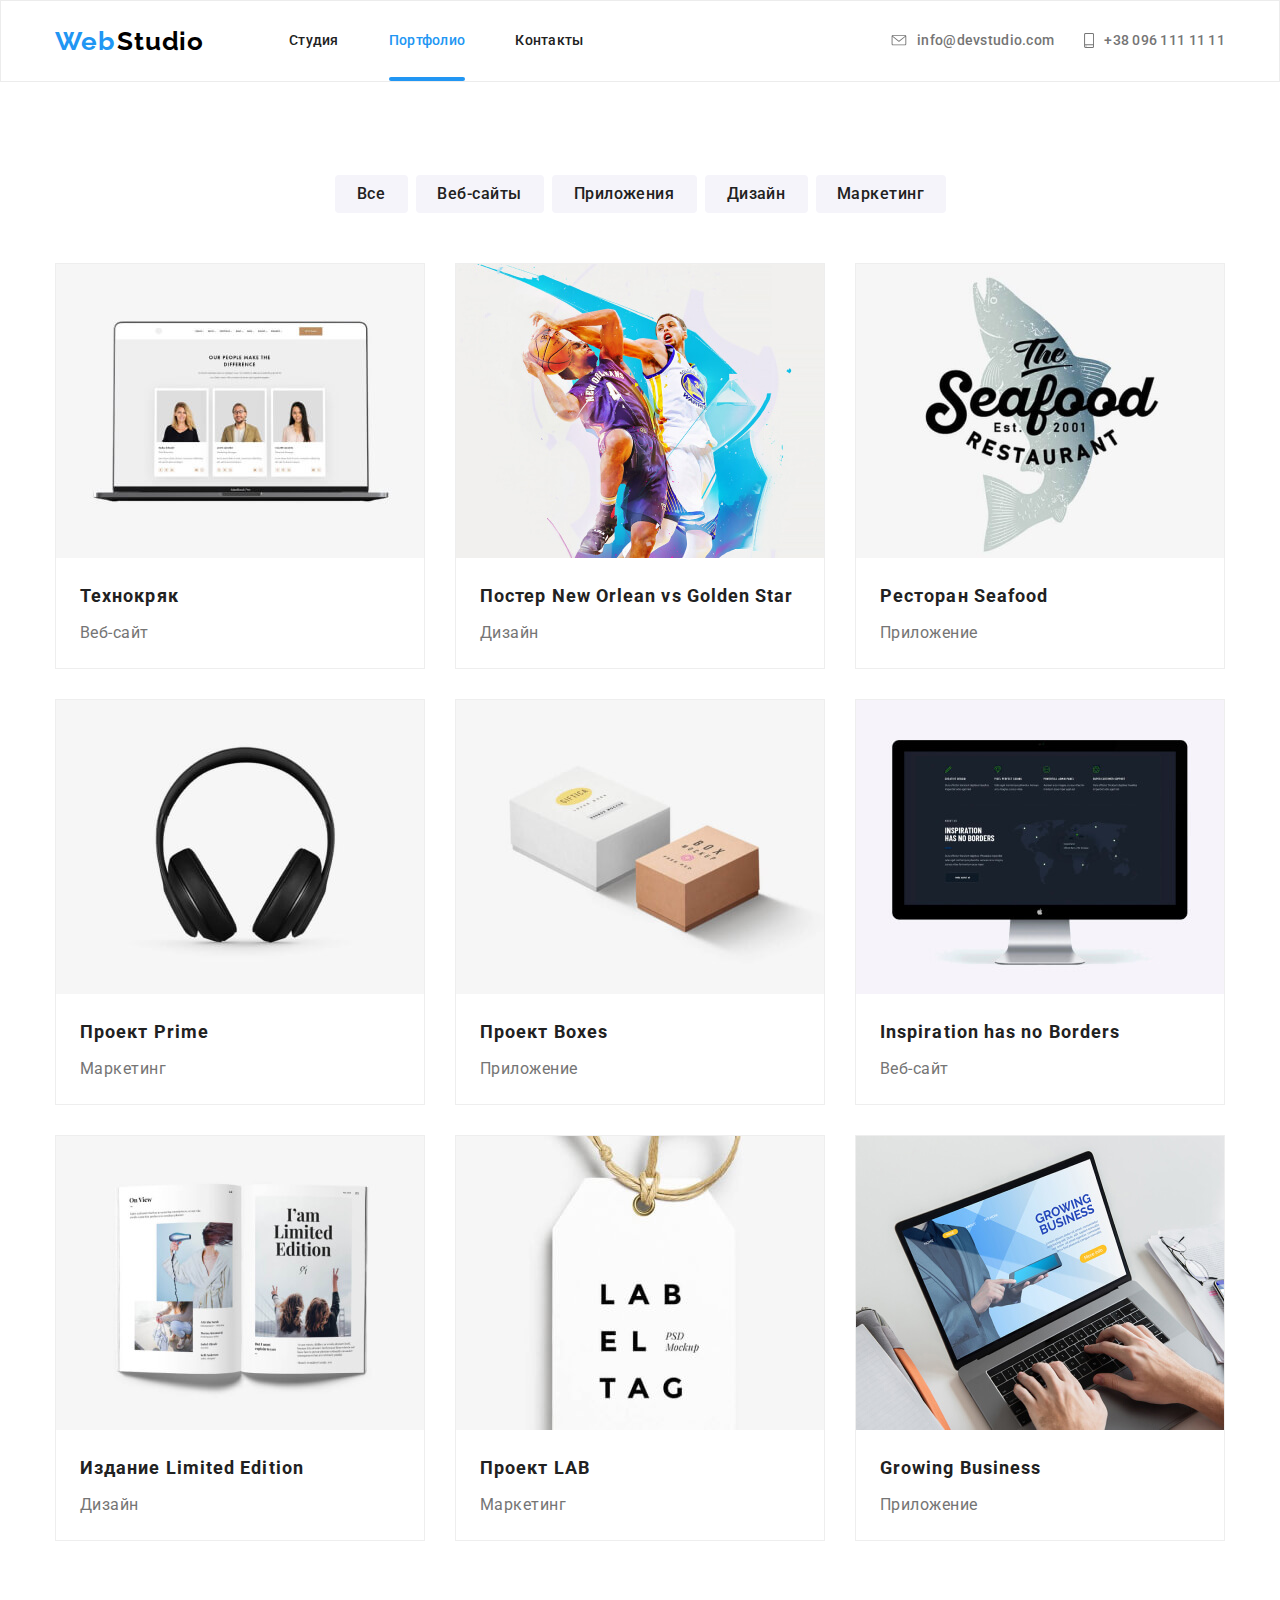
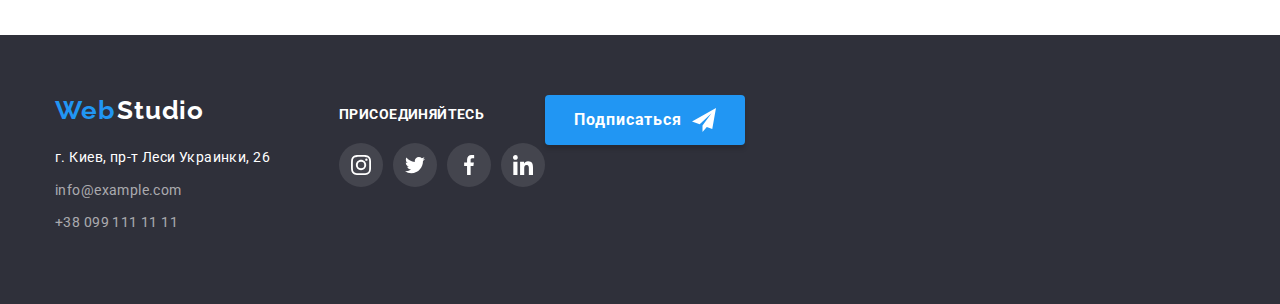
==== portfolio.html @ 6a4997fb "добавляет файлы в репозиторий" ====
<!DOCTYPE html>
<html lang="ru">
  <head>
    <meta charset="UTF-8" />
    <meta name="viewport" content="width=device-width, initial-scale=1.0" />
    <title>Портфолио</title>
    <link
      href="https://fonts.googleapis.com/css2?family=Raleway:wght@700&family=Roboto:wght@400;500;700;900&display=swap"
      rel="stylesheet"
    />
    <link rel="stylesheet" href="./css/normalize.css" />
    <link rel="stylesheet" href="./css/styles.css" />
  </head>
  <body>
    <!-- ХЭДЭР -->
    <header class="header headr">
      <div class="container">
        <nav class="header-nav">
          <div class="logo-nav">
            <a class="logo link" href="./index.html"
              ><span class="web">Web</span>
              <span class="studio">Studio</span></a
            >
          </div>

          <ul class="nav-list list">
            <li class="nav-list-item">
              <a class="nav-list-link link" href="./index.html">Студия</a>
            </li>
            <li class="nav-list-item">
              <a class="nav-list-link link current" href="./portfolio.html"
                >Портфолио</a
              >
            </li>
            <li class="nav-list-item">
              <a class="nav-list-link link" href="">Контакты</a>
            </li>
          </ul>
        </nav>
        <ul class="contact-list list">
          <li class="contact-list-item">
            <a class="contact-list-link link" href="mailto:info@devstudio.com"
              ><svg class="envelope-ic head-ic">
                <use href="./images/sprite.svg#icon-envelope"></use>
              </svg>
              info@devstudio.com</a
            >
          </li>
          <li class="contact-list-item">
            <a class="contact-list-link link" href="tel:+380961111111"
              ><svg class="smartphone-ic head-ic">
                <use href="./images/sprite.svg#icon-smartphone"></use>
              </svg>
              +38 096 111 11 11</a
            >
          </li>
        </ul>
      </div>
    </header>

    <main>
      <!-- ПРИМЕРЫ -->
      <section class="examples">
        <div class="container">
          <h1 hidden>Наши работы</h1>
          <ul class="examples-button-list list">
            <li class="examples-list-item">
              <button class="button-filter butt-1" type="button">Все</button>
            </li>
            <li class="examples-list-item">
              <button class="button-filter butt-2" type="button">
                Веб-сайты
              </button>
            </li>
            <li class="examples-list-item">
              <button class="button-filter butt-3" type="button">
                Приложения
              </button>
            </li>
            <li class="examples-list-item">
              <button class="button-filter butt-4" type="button">Дизайн</button>
            </li>
            <li class="examples-list-item">
              <button class="button-filter butt-5" type="button">
                Маркетинг
              </button>
            </li>
          </ul>

          <ul class="examples-list list">
            <li class="examples-list-items">
              <a class="examples-list-link link" href="" target="_blank">
                <div class="examples-box">
                  <img
                    class="ex-img"
                    src="./images/project1.jpg"
                    alt="Изображение на ноутбуке"
                    width="370"
                    height="294"
                  />
                  <p class="examples-descr">
                    Технокряк это современная площадка распространения
                    коронавируса. Компании используют эту платформу для
                    цифрового шпионажа и атак на защищённые сервера конкурентов.
                  </p>
                </div>
                <h2 class="examples-title">Технокряк</h2>
                <p class="examples-name">Веб-сайт</p>
              </a>
            </li>
            <li class="examples-list-items">
              <a class="examples-list-link link" href="" target="_blank">
                <div class="examples-box">
                  <img
                    class="ex-img"
                    src="./images/project2.jpg"
                    alt="Два баскетболиста"
                    width="370"
                    height="294"
                  />
                  <p class="examples-descr">
                    Технокряк это современная площадка распространения
                    коронавируса. Компании используют эту платформу для
                    цифрового шпионажа и атак на защищённые сервера конкурентов.
                  </p>
                </div>
                <h2 class="examples-title">Постер New Orlean vs Golden Star</h2>
                <p class="examples-name">Дизайн</p>
              </a>
            </li>
            <li class="examples-list-items">
              <a class="examples-list-link link" href="" target="_blank">
                <div class="examples-box">
                  <img
                    class="ex-img"
                    src="./images/project3.jpg"
                    alt="Рыба логотип"
                    width="370"
                    height="294"
                  />
                  <p class="examples-descr">
                    Технокряк это современная площадка распространения
                    коронавируса. Компании используют эту платформу для
                    цифрового шпионажа и атак на защищённые сервера конкурентов.
                  </p>
                </div>
                <h2 class="examples-title">Ресторан Seafood</h2>
                <p class="examples-name">Приложение</p>
              </a>
            </li>
            <li class="examples-list-items">
              <a class="examples-list-link link" href="" target="_blank">
                <div class="examples-box">
                  <img
                    class="ex-img"
                    src="./images/project4.jpg"
                    alt="Наушники"
                    width="370"
                    height="294"
                  />

                  <p class="examples-descr">
                    Технокряк это современная площадка распространения
                    коронавируса. Компании используют эту платформу для
                    цифрового шпионажа и атак на защищённые сервера конкурентов.
                  </p>
                </div>
                <h2 class="examples-title">Проект Prime</h2>
                <p class="examples-name">Маркетинг</p>
              </a>
            </li>
            <li class="examples-list-items">
              <a class="examples-list-link link" href="" target="_blank">
                <div class="examples-box">
                  <img
                    class="ex-img"
                    src="./images/project5.jpg"
                    alt="Две коробки"
                    width="370"
                    height="294"
                  />
                  <p class="examples-descr">
                    Технокряк это современная площадка распространения
                    коронавируса. Компании используют эту платформу для
                    цифрового шпионажа и атак на защищённые сервера конкурентов.
                  </p>
                </div>
                <h2 class="examples-title">Проект Boxes</h2>
                <p class="examples-name">Приложение</p>
              </a>
            </li>
            <li class="examples-list-items">
              <a class="examples-list-link link" href="" target="_blank">
                <div class="examples-box">
                  <img
                    class="ex-img"
                    src="./images/project6.jpg"
                    alt="Монитор"
                    width="370"
                    height="294"
                  />
                  <p class="examples-descr">
                    Технокряк это современная площадка распространения
                    коронавируса. Компании используют эту платформу для
                    цифрового шпионажа и атак на защищённые сервера конкурентов.
                  </p>
                </div>
                <h2 class="examples-title">Inspiration has no Borders</h2>
                <p class="examples-name">Веб-сайт</p>
              </a>
            </li>
            <li class="examples-list-items">
              <a class="examples-list-link link" href="" target="_blank">
                <div class="examples-box">
                  <img
                    class="ex-img"
                    src="./images/project7.jpg"
                    alt="Открытый журнал"
                    width="370"
                    height="294"
                  />
                  <p class="examples-descr">
                    Технокряк это современная площадка распространения
                    коронавируса. Компании используют эту платформу для
                    цифрового шпионажа и атак на защищённые сервера конкурентов.
                  </p>
                </div>
                <h2 class="examples-title">Издание Limited Edition</h2>
                <p class="examples-name">Дизайн</p>
              </a>
            </li>
            <li class="examples-list-items">
              <a class="examples-list-link link" href="" target="_blank">
                <div class="examples-box">
                  <img
                    class="ex-img"
                    src="./images/project8.jpg"
                    alt="Бирка с надписью"
                    width="370"
                    height="294"
                  />
                  <p class="examples-descr">
                    Технокряк это современная площадка распространения
                    коронавируса. Компании используют эту платформу для
                    цифрового шпионажа и атак на защищённые сервера конкурентов.
                  </p>
                </div>
                <h2 class="examples-title">Проект LAB</h2>
                <p class="examples-name">Маркетинг</p>
              </a>
            </li>
            <li class="examples-list-items">
              <a class="examples-list-link link" href="" target="_blank">
                <div class="examples-box">
                  <img
                    class="ex-img"
                    src="./images/project9.jpg"
                    alt="Ноутбук"
                    width="370"
                    height="294"
                  />
                  <p class="examples-descr">
                    Технокряк это современная площадка распространения
                    коронавируса. Компании используют эту платформу для
                    цифрового шпионажа и атак на защищённые сервера конкурентов.
                  </p>
                </div>
                <h2 class="examples-title">Growing Business</h2>
                <p class="examples-name">Приложение</p>
              </a>
            </li>
          </ul>
        </div>
      </section>
    </main>
    <!-- ФУТЕР -->
    <footer class="footer">
      <div class="container">
        <div class="foot-cont">
          <div class="logo-link">
            <a class="logo link" href="./index.html"
              ><span class="web">Web</span>
              <span class="studio">Studio</span></a
            >
          </div>

          <ul class="footer-list list">
            <li class="footer-list-item">
              <a
                class="footer-list-link-adress link"
                href="https://goo.gl/maps/AK2g4CB96HyjoU2Z7"
                target="_blank"
                >г. Киев, пр-т Леси Украинки, 26</a
              >
            </li>
            <li class="footer-list-item">
              <a class="footer-list-link link" href="mailto:info@example.com"
                >info@example.com</a
              >
            </li>
            <li class="footer-list-item">
              <a class="footer-list-link link" href="tel:+380991111111"
                >+38 099 111 11 11</a
              >
            </li>
          </ul>
        </div>

        <div class="foot-slog">
          <b class="slogan">Присоединяйтесь</b>
          <ul class="social-list list">
            <li class="social-list-item">
              <a class="social-list-link link" href="" aria-label="Инстаграм">
                <svg class="icon-foot" width="20" height="20">
                  <use href="./images/sprite.svg#icon-instagram-logo"></use>
                </svg>
              </a>
            </li>
            <li class="social-list-item">
              <a class="social-list-link link" href="" aria-label="Твиттер">
                <svg class="icon-foot" width="20" height="20">
                  <use href="./images/sprite.svg#icon-twitter-logo"></use>
                </svg>
              </a>
            </li>
            <li class="social-list-item">
              <a class="social-list-link link" href="" aria-label="Фейсбук">
                <svg class="icon-foot" width="20" height="20">
                  <use href="./images/sprite.svg#icon-facebook-logo"></use>
                </svg>
              </a>
            </li>
            <li class="social-list-item">
              <a class="social-list-link link" href="" aria-label="Линкедин">
                <svg class="icon-foot" width="20" height="20">
                  <use href="./images/sprite.svg#icon-linkedin-logo"></use>
                </svg>
              </a>
            </li>
          </ul>
        </div>

        <button class="butt-send" type="submit">
          <span class="subscribe">Подписаться</span>
          <svg class="icon-sendd" width="24" height="24">
            <use href="./images/sprite.svg#icon-send"></use>
          </svg>
        </button>
      </div>
    </footer>
  </body>
</html>
---- css/styles.css ----
:root {
  --main-font: "Roboto", sans-serif;
  --secondary-font: "Raleway", sans-serif;
  --main-text-color: #757575;
  --main-title-color: #212121;
  --secondary-text-color: #ffffff;
  --secondary-text-background-color: rgba(47, 48, 58, 0.8);
  --accent-color: #2196f3;
  --background-main-color: #ffffff;
  --background-secondary-color: #f5f4fa;
  --footer-secondary-text-color: rgba(255, 255, 255, 0.6);
  --footer-background-color: #2f303a;
  --logo-main-color: #2196f3;
  --logo-header-color: #000000;
  --logo-footer-color: #ffffff;
}

html {
  box-sizing: border-box;
}

*,
*::before,
*::after {
  box-sizing: inherit;
}

body {
  color: var(--main-text-color);
  font-family: var(--main-font);
  font-size: 14px;
  background-color: var(--background-main-color);
}

.container {
  width: 1200px;
  padding-left: 15px;
  padding-right: 15px;
  margin-left: auto;
  margin-right: auto;
}

/*  logo */

.header .web,
.header .studio,
.footer .web,
.footer .studio {
  font-family: var(--secondary-font);
  font-weight: 700;
  font-size: 26px;
  line-height: 1.19;
  letter-spacing: 0.03em;
  color: var(--logo-main-color);
}

.header .studio {
  color: var(--logo-header-color);
}

.footer .studio {
  color: var(--logo-footer-color);
}

.link {
  display: block;
  text-decoration: none;
}

.list {
  margin: 0px;
  padding: 0px;
  list-style: none;
}

/* Header */

.nav-list-link {
  padding-top: 32px;
  padding-bottom: 32px;
}

.nav-list-item {
  position: relative;
}

.nav-list-link.current::after {
  display: block;
  top: 76px;
  position: absolute;
  content: "";
  width: 100%;
  height: 4px;
  border-radius: 2px;
  background-color: var(--accent-color);
}

.logo-nav {
  margin-right: 85px;
}

.header .container {
  justify-content: space-between;
}

.header-nav,
.header .container {
  display: flex;
  align-items: center;
}

.contact-list,
.nav-list {
  display: flex;
}

.header .contact-list-item:not(:last-child) {
  margin-right: 30px;
}

.nav-list-item:not(:last-child) {
  margin-right: 50px;
}

.nav-list-link,
.contact-list-link {
  font-weight: 500;
  font-size: 14px;
  line-height: 1.14;
  letter-spacing: 0.02em;
  color: var(--main-title-color);
  transition: color 250ms cubic-bezier(0.4, 0, 0.2, 1);
}

.nav-list-link:hover,
.nav-list-link:focus,
.nav-list-link.current,
.contact-list-link:hover,
.contact-list-link:focus {
  color: var(--accent-color);
}

.contact-list-link {
  display: flex;
  align-items: center;
  justify-content: center;
  color: var(--main-text-color);
  padding-top: 32px;
  padding-bottom: 32px;
}

.envelope-ic {
  width: 16px;
  height: 11px;
  margin-right: 10px;
  fill: var(--main-text-color);
}

.smartphone-ic {
  width: 10px;
  height: 15px;
  margin-right: 10px;
  fill: var(--main-text-color);
}

.contact-list-link:hover .head-ic,
.contact-list-link:focus .head-ic {
  fill: var(--accent-color);
}

/*  HERO  */

.hero {
  max-width: 1600px;
  margin-right: auto;
  margin-left: auto;
  background-image: linear-gradient(
      rgba(47, 48, 58, 0.8),
      rgba(47, 48, 58, 0.8)
    ),
    url(../images/header-img.jpg);
  background-repeat: no-repeat;
  background-size: cover;
  background-position: center;
  padding-top: 200px;
  padding-bottom: 200px;
}

.hero-title {
  margin-top: 0px;
  margin-bottom: 30px;
  font-weight: 900;
  font-size: 44px;
  line-height: 1.36;
  text-align: center;
  letter-spacing: 0.06em;
  text-transform: uppercase;
  color: var(--secondary-text-color);
}

.order-button {
  width: 200px;
  height: 50px;
  display: block;
  font-weight: 700;
  font-size: 16px;
  line-height: 1.87;
  margin-top: 0px;
  margin-right: auto;
  margin-bottom: 0px;
  margin-left: auto;
  letter-spacing: 0.06em;
  background-color: #2196f3;
  color: var(--secondary-text-color);
  box-shadow: 0px 4px 4px rgba(0, 0, 0, 0.15);
  border-radius: 4px;
  border: none;
}

/* About*/

.about {
  padding-top: 94px;
  padding-bottom: 94px;
}

.about-list {
  display: flex;
}

.about-list-item:not(:last-child) {
  margin-right: 30px;
}

.about-text {
  margin-top: 0px;
  margin-bottom: 0px;
}

.about-list-item .about-title {
  margin-top: 0;
  margin-bottom: 30px;
}

.about-svg {
  width: 270px;
  height: 120px;
  margin-bottom: 30px;
  display: flex;
  align-items: center;
  justify-content: center;
  background-color: #f5f4fa;
  border-radius: 4px;
}

.about .about-title {
  font-weight: 700;
  font-size: 14px;
  line-height: 1.14;
  letter-spacing: 0.03em;
  text-transform: uppercase;

  color: var(--main-title-color);
}

.about .about-text {
  font-weight: 400;
  font-size: 14px;
  line-height: 1.71;
  letter-spacing: 0.03em;
  color: var(--main-text-color);
}

/* What we do section */

.we-do {
  padding-bottom: 94px;
}

.we-do-title {
  margin-top: 0px;
  margin-bottom: 50px;
  font-weight: 700;
  font-size: 36px;
  line-height: 1.17;
  text-align: center;
  letter-spacing: 0.03em;
  color: var(--main-title-color);
}

.team .team-list {
  width: 270px;
  height: 422px;
}

.we-do-list .img-in {
  display: block;
}

.we-do .we-do-list {
  display: flex;
}

.we-do-list .we-do-list-item:not(:last-child) {
  margin-right: 30px;
}

.we-do .we-do-text {
  position: absolute;
  bottom: 0px;
  width: 100%;
  padding-top: 27px;
  padding-bottom: 27px;
  margin-top: 0px;
  margin-bottom: 0px;
  font-weight: 700;
  font-size: 14px;
  line-height: 1.14;
  text-align: center;
  letter-spacing: 0.03em;
  text-transform: uppercase;
  background-color: var(--secondary-text-background-color);
  color: var(--secondary-text-color);
}

.we-do-list-item {
  position: relative;
}

/* Our team */

.team {
  padding-top: 94px;
  padding-bottom: 94px;
  background-color: var(--background-secondary-color);
}

.team-list .team-list-item {
  background: var(--background-main-color);
  box-shadow: 0px 2px 1px rgba(0, 0, 0, 0.2), 0px 1px 1px rgba(0, 0, 0, 0.14),
    0px 1px 3px rgba(0, 0, 0, 0.12);
  border-radius: 0px 0px 4px 4px;
}

.team-title {
  margin-top: 0px;
  margin-bottom: 50px;
  font-weight: 700;
  font-size: 36px;
  line-height: 1.17;
  text-align: center;
  letter-spacing: 0.03em;
  color: var(--main-title-color);
}

.team .team-list {
  display: flex;
}

.team-list .team-list-item:not(:last-child) {
  margin-right: 30px;
}

.team-list .img {
  margin-bottom: 30px;
}

.team .team-name {
  margin-top: 0px;
  margin-bottom: 10px;
  font-weight: 500;
  font-size: 16px;
  line-height: 1.19;
  text-align: center;
  letter-spacing: 0.03em;
  color: var(--main-title-color);
}

.team .team-position {
  margin-top: 0px;
  margin-bottom: 16px;
  font-weight: 400;
  font-size: 16px;
  line-height: 1.19;
  text-align: center;
  letter-spacing: 0.03em;
  color: var(--main-text-color);
}

.team-list .list-img {
  display: flex;
  justify-content: center;
}

.list-img .list-list-link:not(:last-child) {
  margin-right: 10px;
}

.team-social-link {
  display: flex;
  width: 44px;
  height: 44px;
  align-items: center;
  justify-content: center;
}

.list-list-link {
  border-radius: 50%;
  transition: color 250ms cubic-bezier(0.4, 0, 0.2, 1),
    background-color 250ms cubic-bezier(0.4, 0, 0.2, 1);
}

.icon-team {
  fill: #afb1b8;
}

.list-list-link:hover {
  background-color: var(--accent-color);
}

.list-list-link:hover .icon-team {
  fill: var(--secondary-text-color);
}

.list-list-link:focus-within {
  background-color: var(--accent-color);
}
.list-list-link:focus-within .icon-team {
  fill: var(--secondary-text-color);
}

/* Clients */

.clients {
  padding-top: 94px;
  padding-bottom: 94px;
}

.clients .clients-list {
  display: flex;
}

.clients-list .clients-link {
  display: flex;
  justify-content: center;
  align-items: center;
  width: 170px;
  height: 90px;
  border: 1px solid #afb1b8;
  border-radius: 4px;
  cursor: pointer;
  transition: border-color 250ms cubic-bezier(0.4, 0, 0.2, 1);
}

.icon-comp {
  fill: #afb1b8;
}

.clients-list-item .icon-comp {
  transition: fill 250ms cubic-bezier(0.4, 0, 0.2, 1);
}

.clients-list-item:hover .icon-comp {
  fill: var(--accent-color);
}

.clients-link:focus .icon-comp {
  fill: var(--accent-color);
}

.clients-link:hover {
  border-color: var(--accent-color);
}
.clients-link:focus {
  outline-color: var(--accent-color);
}

.clients-list .clients-list-item:not(:last-child) {
  margin-right: 30px;
}

.clients-title {
  margin-top: 0px;
  margin-bottom: 50px;
  font-weight: 700;
  font-size: 36px;
  line-height: 1.17;
  text-align: center;
  letter-spacing: 0.03em;
  color: var(--main-title-color);
}

/* Footer */

.footer {
  background-color: var(--footer-background-color);
  padding-top: 60px;
  padding-bottom: 60px;
}

.footer .logo-link {
  margin-bottom: 20px;
}

.footer .container {
  display: flex;
}

.footer-list {
  margin-right: 69px;
}

.footer .footer-list-link-adress {
  margin-bottom: 9px;
  font-weight: 400;
  font-size: 14px;
  line-height: 1.71;
  letter-spacing: 0.03em;
  color: var(--background-main-color);
}

.footer .footer-list-link {
  margin-bottom: 9px;
  font-weight: 400;
  font-size: 14px;
  line-height: 1.71;
  letter-spacing: 0.03em;
  color: var(--footer-secondary-text-color);
}

.slogan {
  margin-bottom: 20px;
  display: block;
  margin-top: 12px;
  font-weight: 700;
  font-size: 14px;
  line-height: 1.14;
  letter-spacing: 0.03em;
  text-transform: uppercase;
  color: var(--secondary-text-color);
}

.foot-slog .social-list {
  display: flex;
  align-items: center;
}

.social-list .social-list-item:not(:last-child) {
  margin-right: 10px;
}

.social-list-item {
  border-radius: 50%;
  transition: background-color 250ms cubic-bezier(0.4, 0, 0.2, 1);
}

.social-list-link {
  display: flex;
  width: 44px;
  height: 44px;
  border-radius: 50%;
  align-items: center;
  justify-content: center;
  background-color: rgba(255, 255, 255, 0.1);
}

.icon-foot {
  fill: var(--secondary-text-color);
}

.social-list-item:hover {
  background-color: var(--accent-color);
}
.social-list-item:focus-within {
  background-color: var(--accent-color);
}

.subscribe {
  font-weight: 700;
  font-size: 16px;
  margin-right: 10px;
  line-height: 30px;
  letter-spacing: 0.06em;
  color: var(--secondary-text-color);
}

.butt-send {
  display: flex;
  justify-content: center;
  align-items: center;
  width: 200px;
  height: 50px;
  background: var(--logo-main-color);
  box-shadow: 0px 4px 4px rgba(0, 0, 0, 0.15);
  border-radius: 4px;
  border: none;
}

.icon-sendd {
  fill: var(--secondary-text-color);
}

/* Portfolio */

.headr {
  border: 1px solid #ececec;
}

.examples {
  padding-top: 93px;
  padding-bottom: 94px;
}

.examples-button-list {
  display: flex;
  justify-content: center;
  margin-bottom: 50px;
}

.examples-button-list .examples-list-item:not(:last-child) {
  margin-right: 8px;
}

.butt-1 {
  width: 73px;
  height: 38px;
}

.butt-2 {
  width: 128px;
  height: 38px;
}

.butt-3 {
  width: 145px;
  height: 38px;
}

.butt-4 {
  width: 103px;
  height: 38px;
}

.butt-5 {
  width: 130px;
  height: 38px;
}

.examples .button-filter {
  font-weight: 500;
  font-size: 16px;
  line-height: 1.62;
  text-align: center;
  letter-spacing: 0.03em;
  border: none;
  border-radius: 4px;
  background-color: var(--background-secondary-color);
  color: var(--main-title-color);
  cursor: pointer;
  transition: color 250ms cubic-bezier(0.4, 0, 0.2, 1),
    background-color 250ms cubic-bezier(0.4, 0, 0.2, 1);
}

.button-filter:hover,
.button-filter:focus {
  background-color: var(--accent-color);
  color: var(--secondary-text-color);
}

.examples-title {
  padding-left: 24px;
  padding-right: 24px;
  margin-top: 0;
  margin-bottom: 4px;
  font-weight: 700;
  font-size: 18px;
  line-height: 2;
  letter-spacing: 0.06em;
  color: var(--main-title-color);
}

.examples-list {
  display: flex;
  flex-wrap: wrap;
}

.examples-list-items {
  width: 370px;
  margin-right: 30px;
  margin-bottom: 30px;
  border: 1px solid #eeeeee;
}

.examples-list-items:hover {
  box-shadow: 1px 4px 6px rgba(0, 0, 0, 0.16), 0px 4px 4px rgba(0, 0, 0, 0.06),
    0px 1px 1px rgba(0, 0, 0, 0.12);
}

.examples-list-items:focus-within {
  box-shadow: 1px 4px 6px rgba(0, 0, 0, 0.16), 0px 4px 4px rgba(0, 0, 0, 0.06),
    0px 1px 1px rgba(0, 0, 0, 0.12);
}

.examples-list-items:nth-child(3n) {
  margin-right: 0;
}

.examples-list-items:nth-last-child(-n + 3) {
  margin-bottom: 0;
}

.ex-img {
  display: block;
  margin-bottom: 20px;
}

.examples-descr {
  margin: 0;
}

.examples-list .examples-name {
  padding-left: 24px;
  padding-right: 24px;
  padding-bottom: 20px;
  margin: 0;
  font-weight: 400;
  font-size: 16px;
  line-height: 1.87;
  letter-spacing: 0.03em;
  color: var(--main-text-color);
}

.examples-box {
  position: relative;
  overflow: hidden;
}

.examples-list .examples-descr {
  position: absolute;
  top: 0;
  left: 0;
  width: 370px;
  height: 294px;
  padding-top: 63px;
  padding-bottom: 63px;
  padding-left: 24px;
  padding-right: 24px;
  font-weight: 400;
  font-size: 18px;
  line-height: 1.56;
  letter-spacing: 0.03em;
  color: var(--secondary-text-color);
  background-color: rgba(33, 150, 243, 0.9);
  transform: translateY(100%);
  transition: transform 250ms cubic-bezier(0.4, 0, 0.2, 1),
    opacity 250ms cubic-bezier(0.4, 0, 0.2, 1);
  opacity: 0;
}

.examples-list-items:hover .examples-descr,
.examples-list-items:focus-within .examples-descr {
  transform: translateX(0);
  opacity: 1;
}
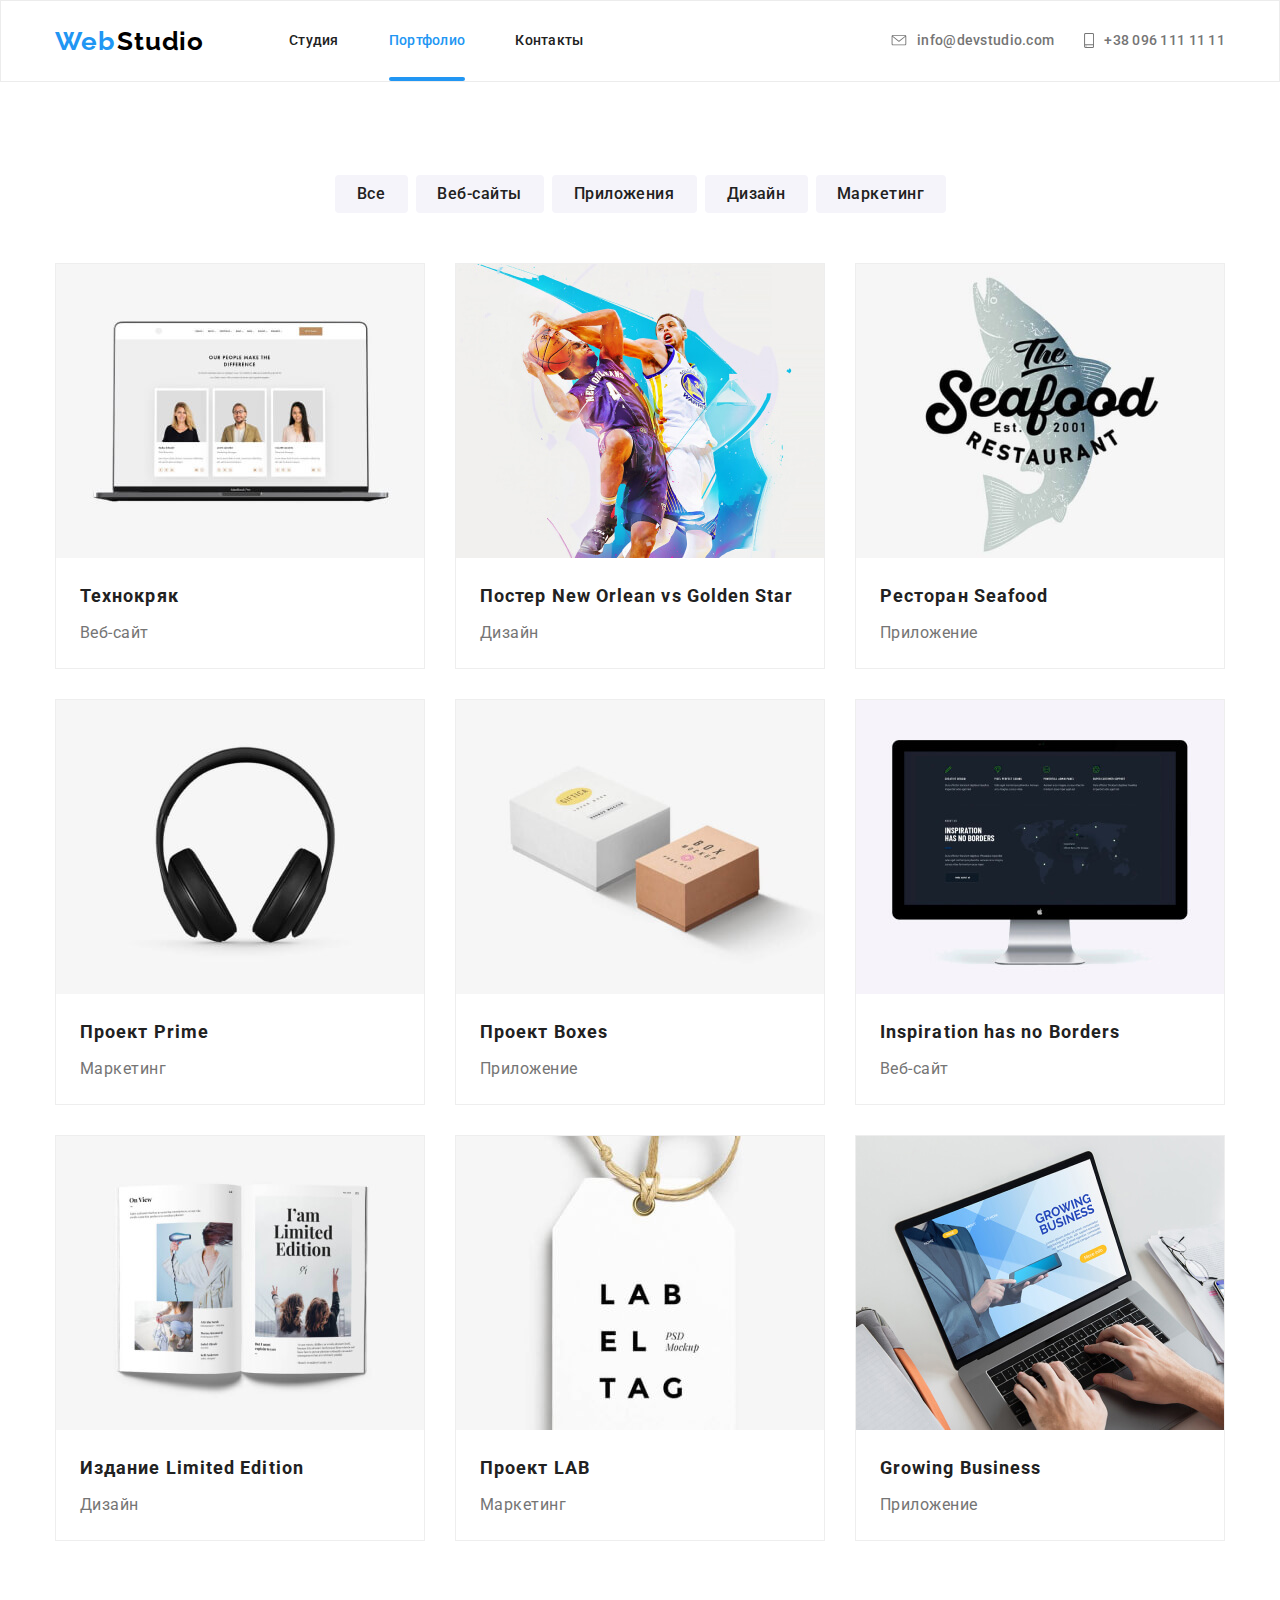
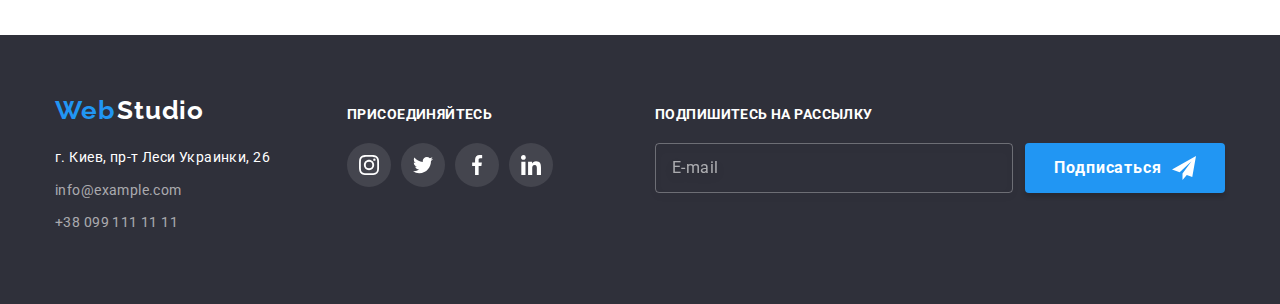
==== commit fcd6e3be: "Добавляет форму в футер портфолио" ====
--- a/portfolio.html
+++ b/portfolio.html
@@ -340,12 +340,24 @@
           </ul>
         </div>
 
-        <button class="butt-send" type="submit">
-          <span class="subscribe">Подписаться</span>
-          <svg class="icon-sendd" width="24" height="24">
-            <use href="./images/sprite.svg#icon-send"></use>
-          </svg>
-        </button>
+        <div class="foot-form">
+          <b class="slogan">Подпишитесь на рассылку</b>
+          <form class="modal-form" action="">
+            <input
+              class="input-text"
+              type="email"
+              name="E-mail"
+              placeholder="E-mail"
+            />
+
+            <button class="butt-send" type="submit">
+              <span class="subscribe">Подписаться</span>
+              <svg class="icon-sendd" width="24" height="24">
+                <use href="./images/sprite.svg#icon-send"></use>
+              </svg>
+            </button>
+          </form>
+        </div>
       </div>
     </footer>
   </body>
--- a/css/styles.css
+++ b/css/styles.css
@@ -504,6 +504,7 @@
 
 .footer .container {
   display: flex;
+  justify-content: space-between;
 }
 
 .footer-list {
@@ -551,6 +552,7 @@
 
 .social-list-item {
   border-radius: 50%;
+  margin-right: 94px;
   transition: background-color 250ms cubic-bezier(0.4, 0, 0.2, 1);
 }
 
@@ -598,6 +600,38 @@
 
 .icon-sendd {
   fill: var(--secondary-text-color);
+}
+
+.modal-form {
+  display: flex;
+}
+
+.input-text {
+  width: 358px;
+  height: 50px;
+  margin-right: 12px;
+  padding-top: 15px;
+  padding-bottom: 15px;
+  padding-left: 16px;
+  background-color: transparent;
+  border: 1px solid rgba(255, 255, 255, 0.3);
+  filter: drop-shadow(0px 4px 4px rgba(0, 0, 0, 0.15));
+  border-radius: 4px;
+}
+
+.input-text::placeholder {
+  font-size: 16px;
+  line-height: 20px;
+  letter-spacing: 0.03em;
+  color: rgba(255, 255, 255, 0.6);
+}
+
+.input-text:focus {
+  color: var(--secondary-text-color);
+}
+
+.input-text:not(:placeholder-shown) {
+  color: var(--secondary-text-color);
 }
 
 /* Portfolio */
